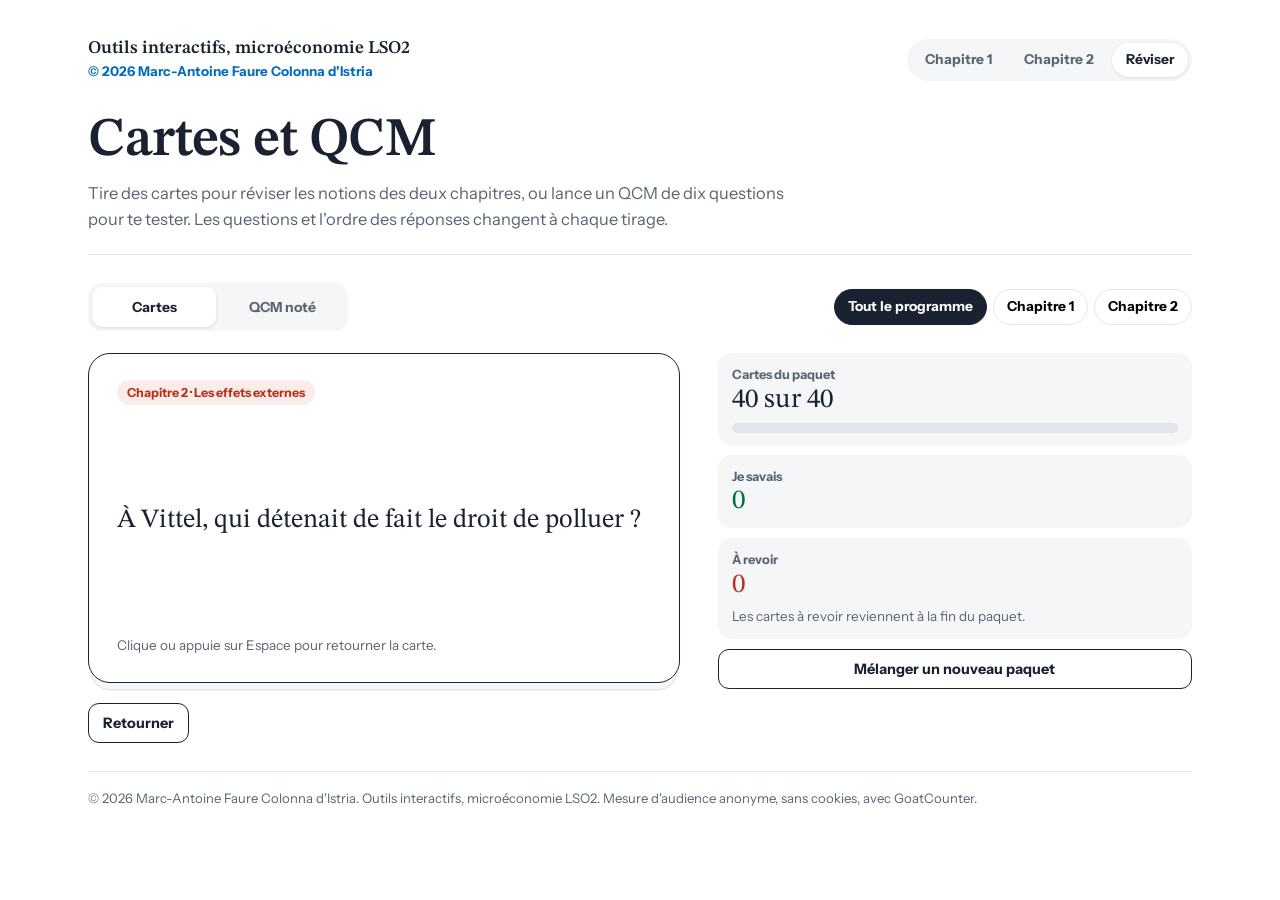
==== cartes.html @ ff444120 "Add files via upload" ====
<!doctype html>
<html lang="fr">
<head>
<meta charset="utf-8">
<meta name="viewport" content="width=device-width, initial-scale=1, viewport-fit=cover">
<title>Cartes et QCM – Outils interactifs, microéconomie LSO2</title>
<meta name="author" content="Marc-Antoine Faure Colonna d'Istria">
<link rel="stylesheet" href="style.css">
<script src="commun.js"></script>
<style>
.bar{display:flex;flex-wrap:wrap;gap:10px 18px;align-items:center;justify-content:space-between;margin-bottom:22px}
.bar .seg{margin:0;min-width:260px}
.chips{display:flex;flex-wrap:wrap;gap:6px}
.chip{appearance:none;border:1.5px solid var(--line);background:#fff;border-radius:99px;padding:6px 13px;font:inherit;font-size:.86rem;font-weight:600;cursor:pointer}
.chip:hover{border-color:var(--ink)}
.chip[aria-pressed="true"]{background:var(--ink);border-color:var(--ink);color:#fff}
.zone{display:grid;grid-template-columns:minmax(0,1.25fr) minmax(0,1fr);gap:clamp(20px,3vw,40px);align-items:start}
/* Cartes */
.deckwrap{perspective:1400px}
.fcard{position:relative;width:100%;min-height:330px;cursor:pointer;transform-style:preserve-3d;transition:transform .55s cubic-bezier(.2,.7,.3,1);outline:none}
.fcard.flip{transform:rotateY(180deg)}
.fcard .face{position:absolute;inset:0;backface-visibility:hidden;-webkit-backface-visibility:hidden;border-radius:22px;padding:26px 28px;display:flex;flex-direction:column;gap:14px;border:1.5px solid var(--ink);background:#fff;box-shadow:0 10px 0 -4px var(--soft),0 10px 0 -2.5px var(--line)}
.fcard .back{transform:rotateY(180deg);background:var(--forest-soft);border-color:var(--forest)}
.fcard:focus-visible .face{outline:3px solid var(--navy);outline-offset:3px}
.fcard .tag{align-self:flex-start;font-size:.78rem;font-weight:700;padding:3px 10px;border-radius:99px;background:var(--navy-soft);color:var(--navy)}
.fcard .tag.c2{background:var(--brick-soft);color:var(--brick)}
.fcard .qq{font-family:var(--serif);font-size:clamp(1.3rem,2.4vw,1.65rem);line-height:1.3;margin:auto 0}
.fcard .hint{font-size:.84rem;color:var(--muted)}
.fcard .ans{font-family:var(--serif);font-size:1.3rem;line-height:1.3;font-weight:600;color:var(--forest-ink);margin:0}
.fcard .ex{margin:0}
.fcard .ex{font-size:.95rem}
.ctrl{display:flex;flex-wrap:wrap;gap:8px;margin-top:20px}
.btn.know{background:var(--forest);border-color:var(--forest)}
.btn.know:hover{background:var(--forest-ink)}
.stats{display:grid;gap:10px}
.stat{border-radius:14px;padding:12px 14px;background:var(--soft)}
.stat .h{font-size:.8rem;font-weight:700;color:var(--muted)}
.stat .v{font-family:var(--serif);font-size:1.7rem;line-height:1.1}
.pbar{height:10px;border-radius:99px;background:var(--line);overflow:hidden;margin-top:8px;display:flex}
.pbar i{display:block;height:100%;transition:width .3s}
/* QCM */
.qcm .qhead{display:flex;justify-content:space-between;align-items:center;font-size:.88rem;color:var(--muted);margin-bottom:12px}
.qcm .qtext{font-family:var(--serif);font-size:clamp(1.25rem,2.2vw,1.5rem);line-height:1.3;margin:0 0 16px}
.prog{display:flex;gap:4px}
.prog i{width:18px;height:5px;border-radius:99px;background:var(--line)}
.prog i.ok{background:var(--forest)}.prog i.ko{background:var(--brick)}.prog i.cur{background:var(--ink)}
.res h3{font-family:var(--serif);font-size:1.6rem;margin:0 0 6px}
.res .big{font-family:var(--serif);font-size:3.2rem;line-height:1;margin:6px 0 10px}
.res ol{padding-left:20px;margin:10px 0 0}.res li{margin:8px 0}
.res li small{display:block;color:var(--muted)}
@media (max-width:880px){.zone{grid-template-columns:1fr}}
@media (prefers-reduced-motion:reduce){.fcard{transition:none}}
</style>
</head>
<body>
<div class="wrap">
  <div id="site-nav"></div>
  <header class="top">
    <div>
      <h1>Cartes et QCM</h1>
      <p class="lede">Tire des cartes pour réviser les notions des deux chapitres, ou lance un QCM de dix questions pour te tester. Les questions et l'ordre des réponses changent à chaque tirage.</p>
    </div>
  </header>

  <div class="bar">
    <div class="seg" role="group" aria-label="Mode">
      <button data-mode="cartes" aria-pressed="true">Cartes</button>
      <button data-mode="qcm" aria-pressed="false">QCM noté</button>
    </div>
    <div class="chips" role="group" aria-label="Chapitre">
      <button class="chip" data-ch="0" aria-pressed="true">Tout le programme</button>
      <button class="chip" data-ch="1" aria-pressed="false">Chapitre 1</button>
      <button class="chip" data-ch="2" aria-pressed="false">Chapitre 2</button>
    </div>
  </div>

  <section id="cartes" class="zone">
    <div>
      <div class="deckwrap">
        <div class="fcard" id="fcard" tabindex="0" role="button" aria-label="Retourner la carte">
          <div class="face front"><span class="tag" id="ftag"></span><p class="qq" id="fq"></p><span class="hint">Clique ou appuie sur Espace pour retourner la carte.</span></div>
          <div class="face back"><span class="tag" id="btag"></span><p class="hint" id="bq" style="margin:0"></p><p class="ans" id="ba"></p><p class="ex" id="bx"></p></div>
        </div>
      </div>
      <div class="ctrl" id="cbtns">
        <button class="btn ghost" id="flip">Retourner</button>
        <button class="btn know" id="know" hidden>Je savais</button>
        <button class="btn ghost" id="again" hidden>À revoir</button>
      </div>
    </div>
    <div class="stats">
      <div class="stat"><div class="h">Cartes du paquet</div><div class="v" id="sLeft"></div>
        <div class="pbar" aria-hidden="true"><i id="pKnow" style="background:var(--forest)"></i><i id="pAgain" style="background:var(--brick)"></i></div></div>
      <div class="stat"><div class="h">Je savais</div><div class="v" id="sKnow" style="color:var(--forest-ink)"></div></div>
      <div class="stat"><div class="h">À revoir</div><div class="v" id="sAgain" style="color:var(--brick)"></div><p class="small" style="margin:6px 0 0">Les cartes à revoir reviennent à la fin du paquet.</p></div>
      <button class="btn ghost" id="reshuffle">Mélanger un nouveau paquet</button>
    </div>
  </section>

  <section id="qcm" class="zone" hidden>
    <div class="card pad qcm" id="qbox"></div>
    <div class="stats">
      <div class="stat"><div class="h">Score</div><div class="v" id="qScore">0</div></div>
      <div class="stat"><div class="h">Meilleur score de la session</div><div class="v" id="qBest">–</div></div>
      <button class="btn ghost" id="qnew">Nouveau QCM</button>
    </div>
  </section>

  <footer>© 2026 Marc-Antoine Faure Colonna d'Istria. Outils interactifs, microéconomie LSO2. Mesure d'audience anonyme, sans cookies, avec GoatCounter.</footer>
</div>

<script>
/* Banque de questions : [chapitre, question, [bonne réponse, distracteurs...], explication] */
const Q = [
[1, "Que mesure le surplus du consommateur ?", ["L'écart entre le prix maximum que les acheteurs sont prêts à payer et le prix qu'ils paient", "Le profit des entreprises sur le marché", "La différence entre le prix et le coût marginal", "La quantité achetée au-delà de l'équilibre"], "C'est l'évaluation monétaire de la satisfaction que les acheteurs retirent de l'échange."],
[1, "Le surplus du producteur et le profit diffèrent…", ["des coûts fixes : SP = π + CF", "des coûts variables", "de la recette fiscale", "du surplus du consommateur"], "Le surplus du producteur ne retranche que les coûts variables ; le profit retranche aussi les coûts fixes."],
[1, "Un prix plafond fixé au-dessus du prix d'équilibre…", ["n'a aucun effet sur le marché", "crée une pénurie", "crée un excédent d'offre", "augmente la perte sèche"], "Le prix d'équilibre respecte déjà le plafond : la contrainte n'est pas contraignante."],
[1, "Un prix plancher contraignant provoque…", ["un excédent d'offre et une perte sèche", "une pénurie et une perte sèche", "une hausse de la quantité échangée", "un transfert sans perte sèche"], "Au prix plancher, les consommateurs achètent moins : la quantité échangée baisse, des échanges avantageux disparaissent."],
[1, "À quoi correspond une perte sèche ?", ["Au surplus perdu parce que des échanges avantageux n'ont plus lieu", "À la recette fiscale perçue par l'État", "Au surplus transféré des consommateurs aux producteurs", "Aux coûts fixes des entreprises"], "Elle mesure la baisse du surplus total : les unités qui ne sont plus échangées rapportaient plus qu'elles ne coûtaient."],
[1, "Dans la boîte d'Edgeworth, la courbe des contrats est…", ["l'ensemble des allocations où les courbes d'indifférence des deux agents sont tangentes", "l'ensemble des paniers que l'agent A peut acheter", "la droite de budget qui passe par la dotation", "l'ensemble des allocations que les deux agents préfèrent à leur dotation"], "Ce sont les optima de Pareto. La partie que les deux agents préfèrent à la dotation s'appelle le noyau."],
[1, "À un optimum de Pareto d'une économie d'échange…", ["TMS^A = TMS^B", "les deux agents ont la même utilité", "chaque agent détient la moitié de chaque bien", "TMS^A = 1"], "Si les TMS diffèrent, un échange peut améliorer la situation des deux agents."],
[1, "Le premier théorème du bien-être énonce que…", ["tout équilibre concurrentiel est un optimum de Pareto", "tout optimum de Pareto est un équilibre concurrentiel", "l'équilibre concurrentiel est équitable", "il existe un unique optimum de Pareto"], "La réciproque, avec redistribution des dotations, est le second théorème."],
[1, "Selon le second théorème, comment atteindre un optimum de Pareto choisi ?", ["Redistribuer les dotations par des transferts forfaitaires, puis laisser le marché fonctionner", "Fixer les prix au niveau voulu", "Taxer chaque unité échangée", "Imposer les quantités consommées"], "Le planificateur ne touche ni aux prix ni aux quantités : il déplace la dotation initiale."],
[1, "Pourquoi TMS^A = TMS^B ne suffit-il pas pour que le marché atteigne un optimum donné ?", ["La droite de budget qui soutient cet optimum doit aussi passer par la dotation", "Les TMS ne sont jamais égaux à l'équilibre", "Le marché ne peut atteindre que le centre de la boîte", "Il faut que les deux agents aient les mêmes préférences"], "Chaque agent doit pouvoir financer son panier avec la valeur de sa dotation."],
[1, "Comparez les issues (4 ; 8) et (4 ; 6).", ["(4 ; 8) Pareto-domine (4 ; 6)", "(4 ; 6) Pareto-domine (4 ; 8)", "Aucune ne domine l'autre", "Elles sont équivalentes"], "Le joueur 1 est indifférent et le joueur 2 strictement mieux : c'est une dominance, malgré l'égalité."],
[1, "Comparez les issues (10 ; 0) et (5 ; 5).", ["Aucune ne Pareto-domine l'autre", "(5 ; 5) Pareto-domine (10 ; 0)", "(10 ; 0) Pareto-domine (5 ; 5)", "Elles ont la même efficacité, donc (5 ; 5) domine"], "Chaque issue est meilleure pour l'un des joueurs : elles ne sont pas comparables au sens de Pareto."],
[1, "Une situation où un seul agent possède tous les biens peut-elle être un optimum de Pareto ?", ["Oui, on ne peut améliorer le sort de l'autre sans réduire le sien", "Non, elle est inéquitable", "Non, les TMS ne sont pas définis", "Seulement si l'autre agent est d'accord"], "Le critère de Pareto ne dit rien de la répartition."],
[1, "Une taxe unitaire pèse surtout sur les consommateurs quand…", ["la demande est moins élastique que l'offre", "la taxe est versée par les consommateurs", "l'offre est moins élastique que la demande", "la taxe est ad valorem"], "La charge retombe sur le côté du marché qui peut le moins renoncer à l'échange."],
[1, "Que change le fait que la taxe soit versée par les consommateurs plutôt que par les producteurs ?", ["Rien : prix payés, prix reçus et quantité sont les mêmes", "Les consommateurs supportent toute la taxe", "La perte sèche disparaît", "La recette fiscale double"], "L'incidence ne dépend pas de qui verse la taxe à l'État, mais des élasticités."],
[1, "La recette fiscale d'une taxe unitaire vaut…", ["t × q_t, la quantité échangée avec la taxe", "t × q*, la quantité d'équilibre sans taxe", "t × (q* − q_t)", "(p_c − p*) × q_t"], "La taxe ne s'applique qu'aux unités effectivement échangées."],
[1, "Qu'est-ce qu'un équilibre de Nash ?", ["Une situation où aucun joueur n'a intérêt à changer seul de stratégie", "L'issue qui maximise la somme des gains", "Une issue où les deux joueurs coopèrent", "Une situation où chaque joueur gagne au moins autant que l'autre"], "Chaque stratégie est une meilleure réponse à celle de l'autre."],
[1, "Une stratégie dominante est…", ["la meilleure réponse d'un joueur, quelle que soit la stratégie de l'autre", "la stratégie qui donne le gain le plus élevé de la matrice", "la stratégie choisie par le joueur le plus puissant", "la stratégie qui mène à l'optimum de Pareto"], "Dans le dilemme du prisonnier, trahir est dominant pour chaque joueur."],
[1, "Dans le dilemme du prisonnier, l'équilibre de Nash est…", ["Pareto-dominé par la coopération mutuelle", "le seul optimum de Pareto", "la coopération mutuelle", "impossible à atteindre"], "Chaque joueur suit son intérêt, et tous deux aboutissent à une issue qu'ils jugent moins bonne."],
[2, "Qu'est-ce qu'une externalité ?", ["L'impact de l'activité d'un agent sur un autre agent, sans compensation", "Un coût supporté par l'entreprise elle-même", "Un effet qui passe par les prix du marché", "Une taxe imposée par l'État"], "La définition du cours : production ou consommation, effet positif ou négatif, sans compensation."],
[2, "Face à une externalité négative comme la pollution, le marché…", ["surproduit, et le prix est trop bas", "sous-produit, et le prix est trop élevé", "produit la quantité optimale", "cesse de produire"], "Le producteur égalise le prix et son coût privé, inférieur au coût social."],
[2, "Face à une externalité positive comme la R&D, le marché…", ["sous-produit", "surproduit", "produit la quantité optimale", "fixe un prix trop bas"], "Le coût privé dépasse le coût pour la société : la firme s'arrête trop tôt."],
[2, "Le coût marginal social d'une activité polluante vaut…", ["Cm^p + Cm^e", "Cm^p − Cm^e", "Cm^e seul", "le prix de marché"], "On ajoute au coût privé le coût imposé aux tiers pour la dernière unité."],
[2, "Une fête bruyante jusqu'à trois heures du matin est une externalité…", ["de consommation, négative", "de production, négative", "de consommation, positive", "de production, positive"], "Le bruit vient d'une consommation, et les voisins le subissent sans compensation."],
[2, "Se faire vacciner est une externalité…", ["de consommation, positive", "de consommation, négative", "de production, positive", "Ce n'est pas une externalité"], "En se protégeant, on réduit aussi le risque de contagion pour les autres."],
[2, "Les abeilles d'un apiculteur pollinisent le verger voisin : c'est une externalité…", ["de production, positive", "de production, négative", "de consommation, positive", "Ce n'est pas une externalité"], "La production de l'apiculteur augmente la récolte du voisin, qui ne le paie pas."],
[2, "À quel niveau fixer la taxe pigouvienne ?", ["t = Cm^e(q̄), le coût externe marginal évalué à l'optimum", "t = Cm^e(q*), évalué à l'équilibre privé", "t = Cm^p(q̄)", "t égale au prix d'équilibre"], "La firme égalise alors p = Cm^p + t = Cm^s."],
[2, "Taxe pigouvienne et subvention à la réduction…", ["mènent à la même allocation, avec une répartition différente", "mènent à des quantités différentes", "coûtent la même chose à l'État", "ne corrigent pas l'externalité"], "Renoncer à une unité rapporte s, comme produire coûtait t. Seuls les transferts diffèrent."],
[2, "Quelle est la principale limite de la taxe pigouvienne ?", ["L'État doit connaître le coût externe marginal", "Elle ne modifie pas les quantités", "Elle supprime le marché", "Elle est toujours plus coûteuse qu'une subvention"], "C'est le problème d'information ; s'y ajoute celui de l'acceptabilité."],
[2, "À quoi servent les transferts forfaitaires après une taxe pigouvienne ?", ["À compenser les perdants sans modifier les décisions", "À rembourser la taxe aux firmes par unité produite", "À financer une subvention à la production", "À réduire la perte sèche"], "Ils ne dépendent pas des quantités : l'optimum est préservé et la réforme devient acceptable."],
[2, "Après une fusion, comment la firme 1 fixe-t-elle sa production ?", ["p = Cm1^p + Cm^e = Cm1^s", "p = Cm1^p", "p = Cm^e", "Elle produit comme avant"], "L'entité fusionnée supporte le dommage causé à son usine 2 : elle en tient compte."],
[2, "Deux firmes acceptent de fusionner si…", ["chacune reçoit au moins son profit de l'équilibre privé", "le profit joint est partagé à parts égales", "l'État compense la firme victime", "le prix baisse après la fusion"], "C'est la contrainte de participation : αΠ̄_J ≥ π1* et (1 − α)Π̄_J ≥ π2*."],
[2, "Un intervalle d'accord sur le partage α existe si…", ["le profit joint dépasse la somme des profits privés", "les deux firmes ont le même profit privé", "α = 0,5", "l'externalité est positive"], "Il faut Π̄_J ≥ π1* + π2* : la fusion doit créer un gain à partager."],
[2, "Que dit le théorème de Coase ?", ["Sans coûts de transaction, l'attribution des droits de propriété est sans effet sur l'allocation", "L'État doit toujours taxer les pollueurs", "Les droits doivent être attribués à la victime", "La négociation aboutit toujours à zéro pollution"], "Seule la répartition des gains dépend de l'attribution des droits."],
[2, "À l'équilibre d'un marché de droits à polluer, le prix d'un droit vaut…", ["Cm^e(q̄1), le dommage marginal à l'optimum", "le coût marginal privé du pollueur", "zéro", "le prix du bien"], "La victime paie un droit au plus le dommage qu'elle évite."],
[2, "Changer le propriétaire des droits à polluer modifie…", ["la répartition des profits", "la quantité produite par le pollueur", "le niveau de pollution", "le prix du bien"], "Dans l'exemple du cours, le profit total reste 6 750 dans les deux cas."],
[2, "Avec des coûts de transaction élevés…", ["l'attribution des droits peut déterminer l'allocation finale", "le théorème de Coase s'applique toujours", "la pollution disparaît", "les droits n'ont plus de valeur"], "Des échanges avantageux n'ont plus lieu, car négocier coûte plus qu'il ne rapporte."],
[2, "À Vittel, qui détenait de fait le droit de polluer ?", ["Les agriculteurs : c'est la victime, Nestlé, qui a payé", "Nestlé", "L'État", "Personne : la pollution était interdite"], "Nestlé a financé des contrats avec une quarantaine d'exploitations ; leur petit nombre limitait les coûts de transaction."],
[2, "Quel instrument relève de la logique transformatrice ?", ["Créer des droits de propriété échangeables", "La taxe pigouvienne", "La subvention à la réduction", "Un prix plafond"], "La fusion et les droits de propriété changent le statut de l'externalité, sans que l'État fixe de prix."],
[2, "Le gel de la taxe carbone en 2018 illustre…", ["le problème d'acceptabilité d'une taxe pigouvienne", "l'efficacité du théorème de Coase", "une externalité positive", "l'absence de perte sèche"], "La hausse a été gelée après le mouvement des gilets jaunes."],
];

const shuffle = a => { a = [...a]; for (let i = a.length - 1; i > 0; i--) { const j = Math.floor(Math.random() * (i + 1)); [a[i], a[j]] = [a[j], a[i]]; } return a; };
const fmt = s => s.replace(/(TMS|Cm1|Cm|Bm)\^([A-Za-z]+)/g, (_, b, e) => `${b}<sup>${e}</sup>`).replace(/Cm(\d)<sup>/g, 'Cm<sub>$1</sub><sup>').replace(/_(J|t|c|p)\b/g, '<sub>$1</sub>').replace(/π(\d)\*/g, 'π<sub>$1</sub>*').replace(/q(\u0304?)(\d)\b/g, 'q$1<sub>$2</sub>');
const tag = c => `Chapitre ${c} · ${c === 1 ? 'Équilibres et optimalités' : 'Les effets externes'}`;
const st = { mode: 'cartes', ch: 0 };
const pool = () => Q.filter(q => !st.ch || q[0] === st.ch);

/* ---------- Cartes ---------- */
let deck, know, again, total;
function newDeck() { deck = shuffle(pool()); know = 0; again = 0; total = deck.length; showCard(); }
function showCard() {
  const fc = $('#fcard'); fc.classList.remove('flip');
  $('#know').hidden = true; $('#again').hidden = true; $('#flip').hidden = false;
  if (!deck.length) {
    $('#ftag').textContent = 'Paquet terminé'; $('#ftag').className = 'tag';
    $('#fq').innerHTML = `Tu connaissais ${know} carte${know > 1 ? 's' : ''} du premier coup sur ${total}.`;
    $('#flip').hidden = true; stats(); return;
  }
  const c = deck[0];
  $('#ftag').textContent = tag(c[0]); $('#ftag').className = 'tag' + (c[0] === 2 ? ' c2' : '');
  $('#btag').textContent = 'Réponse'; $('#btag').className = 'tag';
  $('#fq').innerHTML = fmt(c[1]); $('#bq').innerHTML = fmt(c[1]); $('#ba').innerHTML = fmt(c[2][0]).replace(/^./, x => x.toUpperCase()); $('#bx').innerHTML = fmt(c[3]);
  stats();
}
function flip() {
  if (!deck.length) return;
  const fc = $('#fcard'), f = fc.classList.toggle('flip');
  $('#know').hidden = !f; $('#again').hidden = !f; $('#flip').textContent = f ? 'Voir la question' : 'Retourner';
}
function grade(ok) {
  const c = deck.shift();
  if (ok) { if (!c.seen) know++; } else { if (!c.seen) again++; c.seen = true; deck.push(c); }
  $('#flip').textContent = 'Retourner';
  showCard();
}
function stats() {
  $('#sLeft').textContent = `${deck.length} sur ${total}`;
  $('#sKnow').textContent = know; $('#sAgain').textContent = again;
  $('#pKnow').style.width = (100 * know / total) + '%'; $('#pAgain').style.width = (100 * again / total) + '%';
}
$('#fcard').addEventListener('click', flip);
$('#fcard').addEventListener('keydown', e => { if (e.key === ' ' || e.key === 'Enter') { e.preventDefault(); flip(); } });
$('#flip').addEventListener('click', flip);
$('#know').addEventListener('click', () => grade(true));
$('#again').addEventListener('click', () => grade(false));
$('#reshuffle').addEventListener('click', () => { Q.forEach(q => delete q.seen); newDeck(); });

/* ---------- QCM ---------- */
let qs, qi, qres, best = null;
function newQcm() {
  qs = shuffle(pool()).slice(0, 10).map(q => ({ q, opts: shuffle(q[2].map((t, i) => ({ t, ok: i === 0 }))) }));
  qi = 0; qres = []; showQ();
}
function prog() { return `<span class="prog">${qs.map((_, i) => `<i class="${i < qres.length ? (qres[i] ? 'ok' : 'ko') : i === qi ? 'cur' : ''}"></i>`).join('')}</span>`; }
function showQ() {
  const x = qs[qi];
  $('#qbox').innerHTML = `<div class="qhead"><span>Question ${qi + 1} sur ${qs.length} · Chapitre ${x.q[0]}</span>${prog()}</div>
    <p class="qtext">${fmt(x.q[1])}</p>
    <div class="opts">${x.opts.map((o, i) => `<button class="opt" data-i="${i}">${fmt(o.t)}</button>`).join('')}</div>
    <div class="fbk" hidden aria-live="polite"></div>
    <div class="row"><button class="btn" id="qnext" hidden>${qi === qs.length - 1 ? 'Voir le résultat' : 'Question suivante'}</button></div>`;
  $('#qScore').textContent = `${qres.filter(Boolean).length} sur ${qres.length}`;
}
$('#qbox').addEventListener('click', e => {
  const b = e.target.closest('.opt');
  if (b && !b.disabled) {
    const x = qs[qi], o = x.opts[+b.dataset.i];
    qres.push(o.ok); x.ok = o.ok; x.chosen = o.t;
    document.querySelectorAll('#qbox .opt').forEach((el, i) => { el.disabled = true; if (x.opts[i].ok) el.classList.add('right'); });
    if (!o.ok) b.classList.add('wrong');
    const f = $('#qbox .fbk'); f.hidden = false; f.className = 'fbk ' + (o.ok ? 'ok' : 'ko');
    f.innerHTML = `<b>${o.ok ? 'Exact.' : 'Non.'}</b> ${fmt(x.q[3])}`;
    $('#qnext').hidden = false; $('#qnext').focus();
    $('#qbox .qhead').innerHTML = `<span>Question ${qi + 1} sur ${qs.length} · Chapitre ${x.q[0]}</span>${prog()}`;
    $('#qScore').textContent = `${qres.filter(Boolean).length} sur ${qres.length}`;
    if (o.ok) pop(f);
    return;
  }
  if (e.target.closest('#qnext')) { if (qi < qs.length - 1) { qi++; showQ(); } else result(); }
  if (e.target.closest('#qagain')) newQcm();
});
function result() {
  const n = qres.filter(Boolean).length, errs = qs.filter(x => !x.ok);
  best = best == null ? n : Math.max(best, n);
  $('#qBest').textContent = `${best} sur ${qs.length}`;
  const msg = n === qs.length ? 'Sans faute.' : n >= 8 ? 'Très bien.' : n >= 5 ? 'C\'est un début : relis les explications des erreurs.' : 'Repasse par les cartes avant de recommencer.';
  $('#qbox').innerHTML = `<div class="res"><h3>Résultat</h3><div class="big">${n} / ${qs.length}</div><p>${msg}</p>
    ${errs.length ? `<h4 style="margin:16px 0 0">À revoir</h4><ol>${errs.map(x => `<li><b>${fmt(x.q[1])}</b><small>Ta réponse : ${fmt(x.chosen)}</small>Bonne réponse : ${fmt(x.q[2][0])}</li>`).join('')}</ol>` : ''}
    <div class="row" style="margin-top:16px"><button class="btn" id="qagain">Nouveau QCM</button></div></div>`;
  if (n >= 8) pop($('#qbox .big'));
}
$('#qnew').addEventListener('click', newQcm);

/* ---------- Mode et filtre ---------- */
function setMode(md) {
  st.mode = md;
  document.querySelectorAll('[data-mode]').forEach(b => b.setAttribute('aria-pressed', String(b.dataset.mode === md)));
  $('#cartes').hidden = md !== 'cartes'; $('#qcm').hidden = md !== 'qcm';
}
document.querySelectorAll('[data-mode]').forEach(b => b.addEventListener('click', () => setMode(b.dataset.mode)));
document.querySelectorAll('[data-ch]').forEach(b => b.addEventListener('click', () => {
  st.ch = +b.dataset.ch;
  document.querySelectorAll('[data-ch]').forEach(x => x.setAttribute('aria-pressed', String(x === b)));
  Q.forEach(q => delete q.seen); newDeck(); newQcm();
}));
newDeck(); newQcm();
</script>
</body>
</html>
---- style.css ----
/* Outils interactifs, microéconomie LSO2 — © 2026 Marc-Antoine Faure Colonna d'Istria
   Feuille de style commune à toutes les pages. */
@font-face{font-family:'Instrument Sans';src:url('InstrumentSans-Regular.ttf') format('truetype');font-weight:400;font-style:normal;font-display:swap}
@font-face{font-family:'Instrument Sans';src:url('InstrumentSans-Italic.ttf') format('truetype');font-weight:400;font-style:italic;font-display:swap}
@font-face{font-family:'Instrument Sans';src:url('InstrumentSans-Bold.ttf') format('truetype');font-weight:700;font-style:normal;font-display:swap}
@font-face{font-family:'Instrument Sans';src:url('InstrumentSans-BoldItalic.ttf') format('truetype');font-weight:700;font-style:italic;font-display:swap}
@font-face{font-family:'STIX Two Text';src:url('STIXTwoText-Regular.ttf') format('truetype');font-weight:400;font-style:normal;font-display:swap}
@font-face{font-family:'STIX Two Text';src:url('STIXTwoText-Italic.ttf') format('truetype');font-weight:400;font-style:italic;font-display:swap}
@font-face{font-family:'STIX Two Text';src:url('STIXTwoText-SemiBold.ttf') format('truetype');font-weight:600;font-style:normal;font-display:swap}
@font-face{font-family:'STIX Two Text';src:url('STIXTwoText-SemiBoldItalic.ttf') format('truetype');font-weight:600;font-style:italic;font-display:swap}
:root{
  color-scheme:light;
  --navy:#006EB8; --navy-soft:#E8F1F9; --brick:#B6321C; --brick-soft:#F9ECE9;
  --forest:#009B55; --forest-soft:#E6F5ED; --forest-ink:#00703D;
  --ink:#1A2130; --muted:#5B6372; --faint:#A3A9B3; --line:#E2E5EA; --soft:#F5F6F8; --paper:#fff;
  --serif:'STIX Two Text','Cambria Math','Times New Roman',serif;
  --sans:'Instrument Sans',system-ui,-apple-system,'Segoe UI',Roboto,sans-serif;
  box-sizing:border-box; padding-top:env(safe-area-inset-top,0px); padding-bottom:env(safe-area-inset-bottom,0px);
}
html{scroll-padding-top:env(safe-area-inset-top,0px);background:#fff}
*,*::before,*::after{box-sizing:inherit}
[hidden]{display:none!important}
body{margin:0;background:var(--paper);color:var(--ink);font-family:var(--sans);font-size:16px;line-height:1.55;-webkit-font-smoothing:antialiased}
.wrap{max-width:1180px;margin:0 auto;padding:clamp(16px,3vw,40px)}
:focus-visible{outline:3px solid var(--navy);outline-offset:2px}
.m{font-family:var(--serif);font-style:italic;font-size:1.07em;white-space:nowrap}
.m sub,.m sup{font-size:.72em}
.site{display:flex;flex-wrap:wrap;justify-content:space-between;align-items:center;gap:12px 24px;margin-bottom:12px}
.site .home{text-decoration:none;color:var(--ink);display:flex;flex-direction:column;gap:1px}
.site .home b{font-family:var(--serif);font-weight:600;font-size:1.12rem;line-height:1.2}
.site .home span{font-size:.84rem;font-weight:600;color:var(--navy)}
.site .home:hover b{text-decoration:underline;text-underline-offset:3px}
.site .chs{display:flex;gap:4px;padding:4px;background:var(--soft);border-radius:99px}
.site .chs a{padding:6px 14px;border-radius:99px;text-decoration:none;color:var(--muted);font-weight:700;font-size:.86rem;white-space:nowrap}
.site .chs a:hover{color:var(--ink)}
.site .chs a[aria-current="true"]{background:#fff;color:var(--ink);box-shadow:0 1px 3px rgba(26,33,48,.12)}
.subnav{display:flex;flex-wrap:wrap;align-items:center;gap:4px;margin-bottom:26px}
.subnav .chl{font-size:.76rem;font-weight:700;letter-spacing:.06em;text-transform:uppercase;color:var(--muted);margin-right:8px}
.subnav a{padding:6px 12px;border-radius:99px;text-decoration:none;color:var(--muted);font-weight:600;font-size:.86rem;transition:background .2s,color .2s}
.subnav a:hover{background:var(--soft);color:var(--ink)}
.subnav a[aria-current="page"]{background:var(--ink);color:#fff}
.pager{display:grid;grid-template-columns:1fr 1fr;gap:12px;margin-top:44px}
.pager a{display:block;border:1px solid var(--line);border-radius:16px;padding:12px 16px;text-decoration:none;color:var(--ink);transition:border-color .2s}
.pager a:hover{border-color:var(--ink)}
.pager a small{display:block;font-size:.78rem;font-weight:700;color:var(--muted)}
.pager a b{font-family:var(--serif);font-weight:600;font-size:1.08rem}
.pager a.next{text-align:right;grid-column:2}
header.top>div:first-child{flex:1 1 440px;min-width:0}
header.top{display:flex;flex-wrap:wrap;justify-content:space-between;align-items:flex-end;gap:16px 32px;padding-bottom:22px;border-bottom:1px solid var(--line);margin-bottom:28px}
h1{font-family:var(--serif);font-weight:600;font-size:clamp(2.2rem,4.6vw,3.4rem);line-height:1.02;letter-spacing:-.015em;margin:0 0 12px}
h2{font-family:var(--serif);font-weight:600;font-size:clamp(1.5rem,2.6vw,2rem);line-height:1.15;margin:0 0 6px}
h3{font-family:var(--serif);font-weight:600;font-size:1.2rem;margin:18px 0 6px}
.lede{max-width:64ch;color:var(--muted);margin:0;font-size:1.03rem}
.intro{color:var(--muted);margin:0 0 20px;max-width:68ch}
.side{display:flex;flex-direction:column;gap:6px;align-items:flex-end}
.fn{font-family:var(--serif);font-size:1.05rem;padding:5px 13px;border-radius:99px;background:var(--soft)}
.fn.d{background:var(--brick-soft)}.fn.o{background:var(--navy-soft)}
.score{display:flex;align-items:center;gap:10px;font-size:.9rem;color:var(--muted)}
.dots{display:flex;gap:5px}
.dots i{width:12px;height:12px;border-radius:50%;border:1.5px solid var(--faint)}
.dots i.on{background:var(--forest);border-color:var(--forest)}
section.block{margin-bottom:56px}
.stage{display:grid;grid-template-columns:minmax(0,1.3fr) minmax(320px,1fr);gap:clamp(20px,3vw,40px);align-items:start}
.stick{position:sticky;top:20px;display:grid;gap:12px}
.card{border:1px solid var(--line);border-radius:20px;padding:8px 8px 12px;background:#fff}
.card.pad{padding:20px}
svg.ch{display:block;width:100%;height:auto;user-select:none;touch-action:none}
svg.ch text{font-family:var(--sans);font-size:13px}
svg.ch .gl{stroke:#EEF0F3}
svg.ch .lbl{font-family:var(--serif);font-style:italic;font-weight:600;font-size:17px;paint-order:stroke;stroke:#fff;stroke-width:4px;stroke-linejoin:round}
svg.ch .tag{font-weight:700;font-size:12.5px;paint-order:stroke;stroke:#fff;stroke-width:4px;stroke-linejoin:round}
.legend{display:flex;flex-wrap:wrap;gap:6px 16px;padding:8px 14px 0;font-size:.82rem;color:var(--muted)}
.legend span{display:inline-flex;align-items:center;gap:7px}
.legend i{width:16px;height:12px;border-radius:3px;display:inline-block}
.legend i.ln{height:0;border-top:2.5px solid;border-radius:0;width:20px}
.legend i.dash{border-top-style:dashed}
.cap{font-size:.86rem;color:var(--muted);padding:6px 14px 0;margin:0}
.insp{padding:10px 14px 2px;font-size:.93rem;min-height:70px}
.insp .k{font-size:.78rem;font-weight:700;color:var(--muted);display:block;margin-bottom:2px}
.seg{display:grid;grid-auto-flow:column;grid-auto-columns:1fr;gap:4px;padding:4px;background:var(--soft);border-radius:14px;margin-bottom:12px}
.seg button{appearance:none;border:none;background:transparent;border-radius:10px;padding:9px 6px;font:inherit;font-size:.87rem;font-weight:700;color:var(--muted);cursor:pointer}
.seg button[aria-pressed="true"]{background:#fff;color:var(--ink);box-shadow:0 1px 3px rgba(26,33,48,.12)}
.ctl{margin:12px 0}
.ctl label{display:flex;justify-content:space-between;gap:10px;font-size:.92rem}
.ctl label b{font-family:var(--serif);font-size:1.2rem}
.ctl small{display:block;color:var(--muted);font-size:.8rem}
input[type=range]{width:100%;accent-color:var(--ink);margin:4px 0 0}
.nums{display:grid;grid-template-columns:repeat(auto-fit,minmax(118px,1fr));gap:8px;margin:12px 0}
.num{border-radius:12px;padding:8px 11px;background:var(--soft);border-left:4px solid var(--faint)}
.num .h{font-size:.77rem;font-weight:700;color:var(--muted)}
.num .v{font-family:var(--serif);font-size:1.3rem;line-height:1.15}
.num.navy{border-left-color:var(--navy)}.num.brick{border-left-color:var(--brick)}.num.forest{border-left-color:var(--forest)}.num.ink{border-left-color:var(--ink)}
.note{font-size:.92rem;padding:11px 13px;border-radius:12px;background:var(--soft);margin:10px 0}
.small{font-size:.84rem;color:var(--muted)}
.defis{margin-top:20px;display:grid;gap:10px}
.defi{border-radius:16px;padding:14px 16px;background:var(--soft);border:1px solid var(--line);transition:background .35s,border-color .35s}
.defi .lab{font-weight:700;font-size:.9rem;display:flex;align-items:center;gap:8px;margin-bottom:4px}
.defi .ic{width:20px;height:20px;border-radius:50%;border:1.5px dashed var(--faint);display:grid;place-items:center;font-size:.72rem;color:#fff;flex:none}
.defi .st{font-size:.88rem;color:var(--muted);margin-top:6px}
.defi .fb{display:none;margin-top:8px;font-size:.93rem}
.defi.ok{background:var(--forest-soft);border-color:#A9DCC0}
.defi.ok .ic{border:none;background:var(--forest)}
.defi.ok .ic::after{content:"✓"}
.defi.ok .fb{display:block}
.defi.ok .st{display:none}
.row{display:flex;gap:8px;margin-top:8px;flex-wrap:wrap;align-items:center}
.row input{font:inherit;font-family:var(--serif);font-size:1.05rem;width:120px;padding:6px 10px;border:1.5px solid var(--line);border-radius:10px;background:#fff}
.btn{appearance:none;border:1.5px solid var(--ink);background:var(--ink);color:#fff;border-radius:11px;padding:8px 14px;font:inherit;font-size:.9rem;font-weight:600;cursor:pointer}
.btn:hover{background:#2E3748}
.btn.ghost{background:#fff;color:var(--ink)}
.btn.ghost:hover{background:var(--soft)}
.opts{display:grid;gap:8px}
.opt{appearance:none;border:1.5px solid var(--line);background:#fff;border-radius:12px;padding:10px 14px;font:inherit;font-weight:600;text-align:left;cursor:pointer;transition:border-color .2s,background .2s}
.opt:hover:not(:disabled){border-color:var(--ink)}
.opt:disabled{cursor:default}
.opt.right{border-color:var(--forest);background:var(--forest-soft);color:var(--forest-ink)}
.opt.wrong{border-color:var(--brick);background:var(--brick-soft);color:var(--brick)}
.fbk{margin-top:12px;padding:12px 14px;border-radius:12px;font-size:.94rem;background:var(--soft)}
.fbk.ok{background:var(--forest-soft)}.fbk.ko{background:var(--brick-soft)}
table.t{width:100%;border-collapse:collapse;font-size:.92rem;margin:10px 0}
table.t th,table.t td{padding:8px 10px;border-bottom:1px solid var(--line);text-align:right}
table.t th:first-child,table.t td:first-child{text-align:left}
table.t th{font-size:.78rem;color:var(--muted);font-weight:700}
table.t td.v{font-family:var(--serif);font-size:1.02rem}
table.t tr.tot td{font-weight:700;border-top:2px solid var(--ink);border-bottom:none}
.tw{overflow-x:auto}
footer{margin-top:28px;padding-top:16px;border-top:1px solid var(--line);font-size:.82rem;color:var(--muted)}
.pop{animation:pop .5s ease-out}
@keyframes pop{40%{transform:scale(1.02)}}
@media (prefers-reduced-motion:reduce){.pop{animation:none}}
@media (max-width:920px){.stage{grid-template-columns:1fr}.stick{position:static}.side{align-items:flex-start}}
/* Encadrés de fiche */
.fiche{margin:0 0 30px;border:1px solid var(--line);border-radius:16px;background:#fff}
.fiche>summary{list-style:none;cursor:pointer;display:flex;align-items:baseline;flex-wrap:wrap;gap:4px 12px;padding:13px 18px;font-weight:700}
.fiche>summary::-webkit-details-marker{display:none}
.fiche>summary::before{content:"";align-self:center;width:8px;height:8px;border-right:2px solid var(--ink);border-bottom:2px solid var(--ink);transform:rotate(-45deg);transition:transform .2s;margin-right:4px}
.fiche[open]>summary::before{transform:rotate(45deg)}
.fiche>summary small{font-weight:500;color:var(--muted);font-size:.86rem}
.fiche-grid{display:grid;grid-template-columns:repeat(3,minmax(0,1fr));gap:12px;padding:0 16px 16px}
.fbox{border:1.5px solid var(--navy);border-radius:8px;overflow:hidden;background:var(--navy-soft)}
.fbox .ft{background:var(--navy);color:#fff;font-weight:700;font-size:.85rem;padding:5px 12px}
.fbox .fc{padding:10px 12px;font-size:.93rem}
.fbox .fc p{margin:0 0 7px}.fbox .fc p:last-child{margin:0}
.fbox .fc ul{margin:0;padding-left:18px}.fbox .fc li{margin:3px 0}
.fbox.form{border-color:var(--forest);background:var(--forest-soft)}.fbox.form .ft{background:var(--forest)}
.fbox.warn{border-color:#A3A9B3;background:var(--soft)}.fbox.warn .ft{background:#5B6372}
/* Exercices tirés au hasard */
.exo .exo-head{display:flex;justify-content:space-between;align-items:center;gap:10px;margin-bottom:12px}
.exo .exo-n{font-size:.84rem;font-weight:700;color:var(--muted)}
.exo-enonce{margin:0 0 14px;max-width:74ch}
.exo-enonce p{margin:0 0 8px}
.exo-q{list-style:none;margin:0;padding:0;display:grid;gap:8px;counter-reset:q}
.exo-q li{display:grid;grid-template-columns:26px minmax(0,1fr) 130px 22px;align-items:center;gap:10px;padding:8px 10px;border-radius:12px;background:var(--soft);counter-increment:q;transition:background .25s}
.exo-q li::before{content:counter(q);width:24px;height:24px;border-radius:50%;border:1.5px solid var(--ink);display:grid;place-items:center;font-size:.76rem;font-weight:700}
.exo-q input{font:inherit;font-family:var(--serif);font-size:1.05rem;width:100%;padding:6px 9px;border:1.5px solid var(--line);border-radius:9px;background:#fff;text-align:right}
.exo-q .mk{font-weight:700;text-align:center}
.exo-q li.ok{background:var(--forest-soft)}.exo-q li.ok input{border-color:var(--forest)}.exo-q li.ok .mk{color:var(--forest-ink)}
.exo-q li.ko{background:var(--brick-soft)}.exo-q li.ko input{border-color:var(--brick)}.exo-q li.ko .mk{color:var(--brick)}
.exo-sol{margin-top:14px;padding:14px 18px;border-radius:12px;border:1.5px solid var(--forest);background:#fff}
.exo-sol h4{margin:0 0 6px;font-size:.9rem}
.exo-sol ol{margin:0;padding-left:20px}.exo-sol li{margin:5px 0}
@media (max-width:880px){.fiche-grid{grid-template-columns:1fr}}
@media (max-width:560px){.exo-q li{grid-template-columns:24px minmax(0,1fr) 92px 18px;gap:7px}}
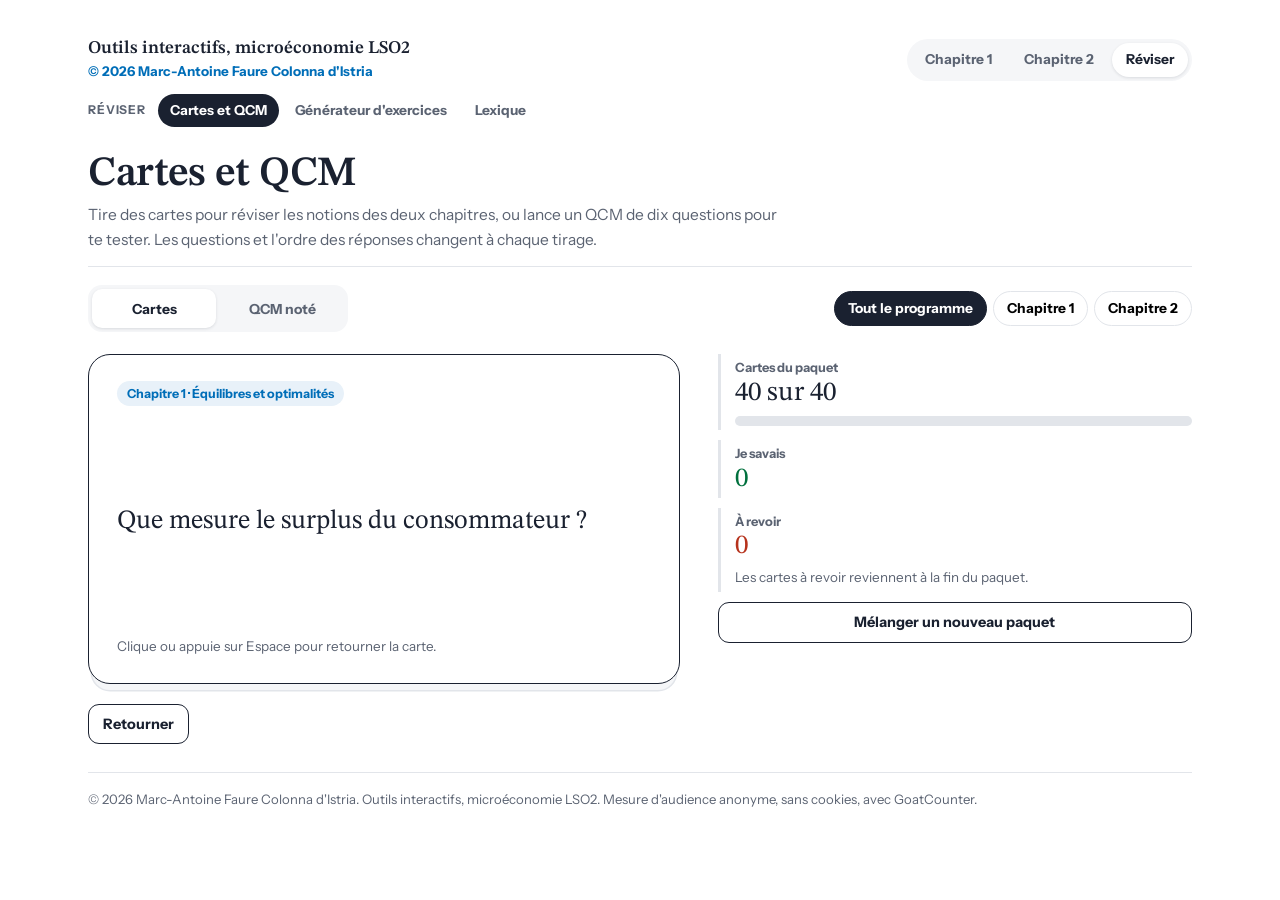
==== commit 23427277: "Lexique, graphiques et diagnostics dans les corrections, design allégé - durée et notion du cours da" ====
--- a/cartes.html
+++ b/cartes.html
@@ -113,40 +113,40 @@
 /* Banque de questions : [chapitre, question, [bonne réponse, distracteurs...], explication] */
 const Q = [
 [1, "Que mesure le surplus du consommateur ?", ["L'écart entre le prix maximum que les acheteurs sont prêts à payer et le prix qu'ils paient", "Le profit des entreprises sur le marché", "La différence entre le prix et le coût marginal", "La quantité achetée au-delà de l'équilibre"], "C'est l'évaluation monétaire de la satisfaction que les acheteurs retirent de l'échange."],
-[1, "Le surplus du producteur et le profit diffèrent…", ["des coûts fixes : SP = π + CF", "des coûts variables", "de la recette fiscale", "du surplus du consommateur"], "Le surplus du producteur ne retranche que les coûts variables ; le profit retranche aussi les coûts fixes."],
+[1, "Le surplus du producteur et le profit diffèrent…", ["des coûts fixes : $SP = π + CF$", "des coûts variables", "de la recette fiscale", "du surplus du consommateur"], "Le surplus du producteur ne retranche que les coûts variables ; le profit retranche aussi les coûts fixes."],
 [1, "Un prix plafond fixé au-dessus du prix d'équilibre…", ["n'a aucun effet sur le marché", "crée une pénurie", "crée un excédent d'offre", "augmente la perte sèche"], "Le prix d'équilibre respecte déjà le plafond : la contrainte n'est pas contraignante."],
 [1, "Un prix plancher contraignant provoque…", ["un excédent d'offre et une perte sèche", "une pénurie et une perte sèche", "une hausse de la quantité échangée", "un transfert sans perte sèche"], "Au prix plancher, les consommateurs achètent moins : la quantité échangée baisse, des échanges avantageux disparaissent."],
 [1, "À quoi correspond une perte sèche ?", ["Au surplus perdu parce que des échanges avantageux n'ont plus lieu", "À la recette fiscale perçue par l'État", "Au surplus transféré des consommateurs aux producteurs", "Aux coûts fixes des entreprises"], "Elle mesure la baisse du surplus total : les unités qui ne sont plus échangées rapportaient plus qu'elles ne coûtaient."],
 [1, "Dans la boîte d'Edgeworth, la courbe des contrats est…", ["l'ensemble des allocations où les courbes d'indifférence des deux agents sont tangentes", "l'ensemble des paniers que l'agent A peut acheter", "la droite de budget qui passe par la dotation", "l'ensemble des allocations que les deux agents préfèrent à leur dotation"], "Ce sont les optima de Pareto. La partie que les deux agents préfèrent à la dotation s'appelle le noyau."],
-[1, "À un optimum de Pareto d'une économie d'échange…", ["TMS^A = TMS^B", "les deux agents ont la même utilité", "chaque agent détient la moitié de chaque bien", "TMS^A = 1"], "Si les TMS diffèrent, un échange peut améliorer la situation des deux agents."],
+[1, "À un optimum de Pareto d'une économie d'échange…", ["$TMS^A = TMS^B$", "les deux agents ont la même utilité", "chaque agent détient la moitié de chaque bien", "$TMS^A = 1$"], "Si les TMS diffèrent, un échange peut améliorer la situation des deux agents."],
 [1, "Le premier théorème du bien-être énonce que…", ["tout équilibre concurrentiel est un optimum de Pareto", "tout optimum de Pareto est un équilibre concurrentiel", "l'équilibre concurrentiel est équitable", "il existe un unique optimum de Pareto"], "La réciproque, avec redistribution des dotations, est le second théorème."],
 [1, "Selon le second théorème, comment atteindre un optimum de Pareto choisi ?", ["Redistribuer les dotations par des transferts forfaitaires, puis laisser le marché fonctionner", "Fixer les prix au niveau voulu", "Taxer chaque unité échangée", "Imposer les quantités consommées"], "Le planificateur ne touche ni aux prix ni aux quantités : il déplace la dotation initiale."],
-[1, "Pourquoi TMS^A = TMS^B ne suffit-il pas pour que le marché atteigne un optimum donné ?", ["La droite de budget qui soutient cet optimum doit aussi passer par la dotation", "Les TMS ne sont jamais égaux à l'équilibre", "Le marché ne peut atteindre que le centre de la boîte", "Il faut que les deux agents aient les mêmes préférences"], "Chaque agent doit pouvoir financer son panier avec la valeur de sa dotation."],
-[1, "Comparez les issues (4 ; 8) et (4 ; 6).", ["(4 ; 8) Pareto-domine (4 ; 6)", "(4 ; 6) Pareto-domine (4 ; 8)", "Aucune ne domine l'autre", "Elles sont équivalentes"], "Le joueur 1 est indifférent et le joueur 2 strictement mieux : c'est une dominance, malgré l'égalité."],
-[1, "Comparez les issues (10 ; 0) et (5 ; 5).", ["Aucune ne Pareto-domine l'autre", "(5 ; 5) Pareto-domine (10 ; 0)", "(10 ; 0) Pareto-domine (5 ; 5)", "Elles ont la même efficacité, donc (5 ; 5) domine"], "Chaque issue est meilleure pour l'un des joueurs : elles ne sont pas comparables au sens de Pareto."],
+[1, "Pourquoi $TMS^A = TMS^B$ ne suffit-il pas pour que le marché atteigne un optimum donné ?", ["La droite de budget qui soutient cet optimum doit aussi passer par la dotation", "Les TMS ne sont jamais égaux à l'équilibre", "Le marché ne peut atteindre que le centre de la boîte", "Il faut que les deux agents aient les mêmes préférences"], "Chaque agent doit pouvoir financer son panier avec la valeur de sa dotation."],
+[1, "Comparez les issues $(4 ; 8)$ et $(4 ; 6)$.", ["$(4 ; 8)$ Pareto-domine $(4 ; 6)$", "$(4 ; 6)$ Pareto-domine $(4 ; 8)$", "Aucune ne domine l'autre", "Elles sont équivalentes"], "Le joueur 1 est indifférent et le joueur 2 strictement mieux : c'est une dominance, malgré l'égalité."],
+[1, "Comparez les issues $(10 ; 0)$ et $(5 ; 5)$.", ["Aucune ne Pareto-domine l'autre", "$(5 ; 5)$ Pareto-domine $(10 ; 0)$", "$(10 ; 0)$ Pareto-domine $(5 ; 5)$", "Elles ont la même efficacité, donc $(5 ; 5)$ domine"], "Chaque issue est meilleure pour l'un des joueurs : elles ne sont pas comparables au sens de Pareto."],
 [1, "Une situation où un seul agent possède tous les biens peut-elle être un optimum de Pareto ?", ["Oui, on ne peut améliorer le sort de l'autre sans réduire le sien", "Non, elle est inéquitable", "Non, les TMS ne sont pas définis", "Seulement si l'autre agent est d'accord"], "Le critère de Pareto ne dit rien de la répartition."],
 [1, "Une taxe unitaire pèse surtout sur les consommateurs quand…", ["la demande est moins élastique que l'offre", "la taxe est versée par les consommateurs", "l'offre est moins élastique que la demande", "la taxe est ad valorem"], "La charge retombe sur le côté du marché qui peut le moins renoncer à l'échange."],
 [1, "Que change le fait que la taxe soit versée par les consommateurs plutôt que par les producteurs ?", ["Rien : prix payés, prix reçus et quantité sont les mêmes", "Les consommateurs supportent toute la taxe", "La perte sèche disparaît", "La recette fiscale double"], "L'incidence ne dépend pas de qui verse la taxe à l'État, mais des élasticités."],
-[1, "La recette fiscale d'une taxe unitaire vaut…", ["t × q_t, la quantité échangée avec la taxe", "t × q*, la quantité d'équilibre sans taxe", "t × (q* − q_t)", "(p_c − p*) × q_t"], "La taxe ne s'applique qu'aux unités effectivement échangées."],
+[1, "La recette fiscale d'une taxe unitaire vaut…", ["$t × q_t$, la quantité échangée avec la taxe", "$t × q*$, la quantité d'équilibre sans taxe", "$t × (q* − q_t)$", "$(p_c − p*) × q_t$"], "La taxe ne s'applique qu'aux unités effectivement échangées."],
 [1, "Qu'est-ce qu'un équilibre de Nash ?", ["Une situation où aucun joueur n'a intérêt à changer seul de stratégie", "L'issue qui maximise la somme des gains", "Une issue où les deux joueurs coopèrent", "Une situation où chaque joueur gagne au moins autant que l'autre"], "Chaque stratégie est une meilleure réponse à celle de l'autre."],
 [1, "Une stratégie dominante est…", ["la meilleure réponse d'un joueur, quelle que soit la stratégie de l'autre", "la stratégie qui donne le gain le plus élevé de la matrice", "la stratégie choisie par le joueur le plus puissant", "la stratégie qui mène à l'optimum de Pareto"], "Dans le dilemme du prisonnier, trahir est dominant pour chaque joueur."],
 [1, "Dans le dilemme du prisonnier, l'équilibre de Nash est…", ["Pareto-dominé par la coopération mutuelle", "le seul optimum de Pareto", "la coopération mutuelle", "impossible à atteindre"], "Chaque joueur suit son intérêt, et tous deux aboutissent à une issue qu'ils jugent moins bonne."],
 [2, "Qu'est-ce qu'une externalité ?", ["L'impact de l'activité d'un agent sur un autre agent, sans compensation", "Un coût supporté par l'entreprise elle-même", "Un effet qui passe par les prix du marché", "Une taxe imposée par l'État"], "La définition du cours : production ou consommation, effet positif ou négatif, sans compensation."],
 [2, "Face à une externalité négative comme la pollution, le marché…", ["surproduit, et le prix est trop bas", "sous-produit, et le prix est trop élevé", "produit la quantité optimale", "cesse de produire"], "Le producteur égalise le prix et son coût privé, inférieur au coût social."],
 [2, "Face à une externalité positive comme la R&D, le marché…", ["sous-produit", "surproduit", "produit la quantité optimale", "fixe un prix trop bas"], "Le coût privé dépasse le coût pour la société : la firme s'arrête trop tôt."],
-[2, "Le coût marginal social d'une activité polluante vaut…", ["Cm^p + Cm^e", "Cm^p − Cm^e", "Cm^e seul", "le prix de marché"], "On ajoute au coût privé le coût imposé aux tiers pour la dernière unité."],
+[2, "Le coût marginal social d'une activité polluante vaut…", ["$Cm^p + Cm^e$", "$Cm^p − Cm^e$", "$Cm^e$ seul", "le prix de marché"], "On ajoute au coût privé le coût imposé aux tiers pour la dernière unité."],
 [2, "Une fête bruyante jusqu'à trois heures du matin est une externalité…", ["de consommation, négative", "de production, négative", "de consommation, positive", "de production, positive"], "Le bruit vient d'une consommation, et les voisins le subissent sans compensation."],
 [2, "Se faire vacciner est une externalité…", ["de consommation, positive", "de consommation, négative", "de production, positive", "Ce n'est pas une externalité"], "En se protégeant, on réduit aussi le risque de contagion pour les autres."],
 [2, "Les abeilles d'un apiculteur pollinisent le verger voisin : c'est une externalité…", ["de production, positive", "de production, négative", "de consommation, positive", "Ce n'est pas une externalité"], "La production de l'apiculteur augmente la récolte du voisin, qui ne le paie pas."],
-[2, "À quel niveau fixer la taxe pigouvienne ?", ["t = Cm^e(q̄), le coût externe marginal évalué à l'optimum", "t = Cm^e(q*), évalué à l'équilibre privé", "t = Cm^p(q̄)", "t égale au prix d'équilibre"], "La firme égalise alors p = Cm^p + t = Cm^s."],
+[2, "À quel niveau fixer la taxe pigouvienne ?", ["$t = Cm^e(q̄)$, le coût externe marginal évalué à l'optimum", "$t = Cm^e(q*)$, évalué à l'équilibre privé", "$t = Cm^p(q̄)$", "t égale au prix d'équilibre"], "La firme égalise alors $p = Cm^p + t = Cm^s$."],
 [2, "Taxe pigouvienne et subvention à la réduction…", ["mènent à la même allocation, avec une répartition différente", "mènent à des quantités différentes", "coûtent la même chose à l'État", "ne corrigent pas l'externalité"], "Renoncer à une unité rapporte s, comme produire coûtait t. Seuls les transferts diffèrent."],
 [2, "Quelle est la principale limite de la taxe pigouvienne ?", ["L'État doit connaître le coût externe marginal", "Elle ne modifie pas les quantités", "Elle supprime le marché", "Elle est toujours plus coûteuse qu'une subvention"], "C'est le problème d'information ; s'y ajoute celui de l'acceptabilité."],
 [2, "À quoi servent les transferts forfaitaires après une taxe pigouvienne ?", ["À compenser les perdants sans modifier les décisions", "À rembourser la taxe aux firmes par unité produite", "À financer une subvention à la production", "À réduire la perte sèche"], "Ils ne dépendent pas des quantités : l'optimum est préservé et la réforme devient acceptable."],
-[2, "Après une fusion, comment la firme 1 fixe-t-elle sa production ?", ["p = Cm1^p + Cm^e = Cm1^s", "p = Cm1^p", "p = Cm^e", "Elle produit comme avant"], "L'entité fusionnée supporte le dommage causé à son usine 2 : elle en tient compte."],
-[2, "Deux firmes acceptent de fusionner si…", ["chacune reçoit au moins son profit de l'équilibre privé", "le profit joint est partagé à parts égales", "l'État compense la firme victime", "le prix baisse après la fusion"], "C'est la contrainte de participation : αΠ̄_J ≥ π1* et (1 − α)Π̄_J ≥ π2*."],
-[2, "Un intervalle d'accord sur le partage α existe si…", ["le profit joint dépasse la somme des profits privés", "les deux firmes ont le même profit privé", "α = 0,5", "l'externalité est positive"], "Il faut Π̄_J ≥ π1* + π2* : la fusion doit créer un gain à partager."],
+[2, "Après une fusion, comment la firme 1 fixe-t-elle sa production ?", ["$p = Cm1^p + Cm^e = Cm1^s$", "$p = Cm1^p$", "p = $Cm^e$", "Elle produit comme avant"], "L'entité fusionnée supporte le dommage causé à son usine 2 : elle en tient compte."],
+[2, "Deux firmes acceptent de fusionner si…", ["chacune reçoit au moins son profit de l'équilibre privé", "le profit joint est partagé à parts égales", "l'État compense la firme victime", "le prix baisse après la fusion"], "C'est la contrainte de participation : $αΠ̄_J ≥ π1*$ et $(1 − α)Π̄_J ≥ π2*$."],
+[2, "Un intervalle d'accord sur le partage α existe si…", ["le profit joint dépasse la somme des profits privés", "les deux firmes ont le même profit privé", "$α = 0,5$", "l'externalité est positive"], "Il faut $Π̄_J ≥ π1* + π2*$ : la fusion doit créer un gain à partager."],
 [2, "Que dit le théorème de Coase ?", ["Sans coûts de transaction, l'attribution des droits de propriété est sans effet sur l'allocation", "L'État doit toujours taxer les pollueurs", "Les droits doivent être attribués à la victime", "La négociation aboutit toujours à zéro pollution"], "Seule la répartition des gains dépend de l'attribution des droits."],
-[2, "À l'équilibre d'un marché de droits à polluer, le prix d'un droit vaut…", ["Cm^e(q̄1), le dommage marginal à l'optimum", "le coût marginal privé du pollueur", "zéro", "le prix du bien"], "La victime paie un droit au plus le dommage qu'elle évite."],
+[2, "À l'équilibre d'un marché de droits à polluer, le prix d'un droit vaut…", ["$Cm^e(q̄1)$, le dommage marginal à l'optimum", "le coût marginal privé du pollueur", "zéro", "le prix du bien"], "La victime paie un droit au plus le dommage qu'elle évite."],
 [2, "Changer le propriétaire des droits à polluer modifie…", ["la répartition des profits", "la quantité produite par le pollueur", "le niveau de pollution", "le prix du bien"], "Dans l'exemple du cours, le profit total reste 6 750 dans les deux cas."],
 [2, "Avec des coûts de transaction élevés…", ["l'attribution des droits peut déterminer l'allocation finale", "le théorème de Coase s'applique toujours", "la pollution disparaît", "les droits n'ont plus de valeur"], "Des échanges avantageux n'ont plus lieu, car négocier coûte plus qu'il ne rapporte."],
 [2, "À Vittel, qui détenait de fait le droit de polluer ?", ["Les agriculteurs : c'est la victime, Nestlé, qui a payé", "Nestlé", "L'État", "Personne : la pollution était interdite"], "Nestlé a financé des contrats avec une quarantaine d'exploitations ; leur petit nombre limitait les coûts de transaction."],
@@ -155,7 +155,8 @@
 ];
 
 const shuffle = a => { a = [...a]; for (let i = a.length - 1; i > 0; i--) { const j = Math.floor(Math.random() * (i + 1)); [a[i], a[j]] = [a[j], a[i]]; } return a; };
-const fmt = s => s.replace(/(TMS|Cm1|Cm|Bm)\^([A-Za-z]+)/g, (_, b, e) => `${b}<sup>${e}</sup>`).replace(/Cm(\d)<sup>/g, 'Cm<sub>$1</sub><sup>').replace(/_(J|t|c|p)\b/g, '<sub>$1</sub>').replace(/π(\d)\*/g, 'π<sub>$1</sub>*').replace(/q(\u0304?)(\d)\b/g, 'q$1<sub>$2</sub>');
+const conv = x => x.replace(/(TMS|Cm1|Cm|Bm)\^([A-Za-z]+)/g, (_, b, e) => `${b}<sup>${e}</sup>`).replace(/Cm(\d)<sup>/g, 'Cm<sub>$1</sub><sup>').replace(/_(J|t|c|p)\b/g, '<sub>$1</sub>').replace(/π(\d)\*/g, 'π<sub>$1</sub>*').replace(/q(̄?)(\d)\b/g, 'q$1<sub>$2</sub>');
+const fmt = s => s.replace(/\$([^$]+)\$/g, (_, x) => `<span class="m">${conv(x)}</span>`);
 const tag = c => `Chapitre ${c} · ${c === 1 ? 'Équilibres et optimalités' : 'Les effets externes'}`;
 const st = { mode: 'cartes', ch: 0 };
 const pool = () => Q.filter(q => !st.ch || q[0] === st.ch);
--- a/style.css
+++ b/style.css
@@ -159,5 +159,46 @@
 .exo-sol{margin-top:14px;padding:14px 18px;border-radius:12px;border:1.5px solid var(--forest);background:#fff}
 .exo-sol h4{margin:0 0 6px;font-size:.9rem}
 .exo-sol ol{margin:0;padding-left:20px}.exo-sol li{margin:5px 0}
+.exo-q .dg{grid-column:2 / -1;font-size:.86rem;color:var(--brick);line-height:1.4}
+.exo-fig{margin:14px 0 0;max-width:620px}
+.exo-fig figcaption{font-size:.84rem;color:var(--muted);margin-top:4px}
 @media (max-width:880px){.fiche-grid{grid-template-columns:1fr}}
 @media (max-width:560px){.exo-q li{grid-template-columns:24px minmax(0,1fr) 92px 18px;gap:7px}}
+
+/* Impression des feuilles d'exercices */
+.print-only{display:none}
+@media print{
+  @page{margin:16mm 14mm}
+  body{font-size:10.5pt;background:#fff}
+  .wrap{max-width:none;padding:0}
+  nav.site,nav.subnav,.pager,footer,.no-print,.exo-head button,.exo .row,.exo .fbk,.exo .exo-sol,.exo-q .mk{display:none!important}
+  .print-only{display:block!important}
+  header.top{border-bottom:1.5px solid #000;margin-bottom:14px;padding-bottom:8px}
+  .card{border:none!important;padding:0!important;box-shadow:none}
+  .exo{break-inside:avoid;margin-bottom:18px}
+  .exo-q li{background:none!important;padding:3px 0;grid-template-columns:22px minmax(0,1fr) 120px}
+  .exo-q input{border:none;border-bottom:1px solid #000;border-radius:0;background:none}
+  .corrige{break-before:page}
+  .corrige .exo-sol{display:block!important;border:none;padding:0;margin:0 0 14px}
+}
+
+/* Formules dans les graphiques */
+svg.ch .tag.mt{font-family:var(--serif);font-style:italic;font-weight:600;font-size:15px}
+/* Notion du cours et durée, en tête des outils */
+.kicker{display:flex;flex-wrap:wrap;gap:2px 18px;margin:0 0 6px;font-size:.86rem;color:var(--muted)}
+.kicker span:last-child{color:var(--ink);font-weight:600}
+/* Allègement : en-tête compact, encadrés en filet plutôt qu'en boîte */
+body header.top{padding-bottom:14px;margin-bottom:18px;align-items:flex-end}
+body h1{font-size:clamp(1.9rem,3.6vw,2.6rem);margin:0 0 8px}
+body .lede{font-size:.97rem;max-width:70ch}
+body .fn{font-size:.98rem;padding:3px 11px}
+body .fiche{margin:0 0 22px;border-radius:12px}
+body .fiche>summary{padding:8px 14px;font-size:.94rem}
+body .fiche:not([open]){background:var(--soft);border-color:transparent}
+body .defi{background:none;border:0;border-left:3px solid var(--line);border-radius:0;padding:4px 0 4px 16px}
+body .defi.ok{background:none;border-left-color:var(--forest)}
+body .num{background:none;border-radius:0;padding:2px 0 2px 12px;border-left-width:3px}
+body .note,body .stat,body .mk .c,body .cmp .c,body .reveal,body .verdict,body .result{background:none;border-radius:0;border-left:3px solid var(--line);padding:4px 0 4px 14px}
+body .cmp .c.f,body .result.ok{border-left-color:var(--forest)}
+body .result.ko{border-left-color:var(--brick)}
+@media print{.exo-q .dg{display:none!important}.exo-fig{break-inside:avoid}}
